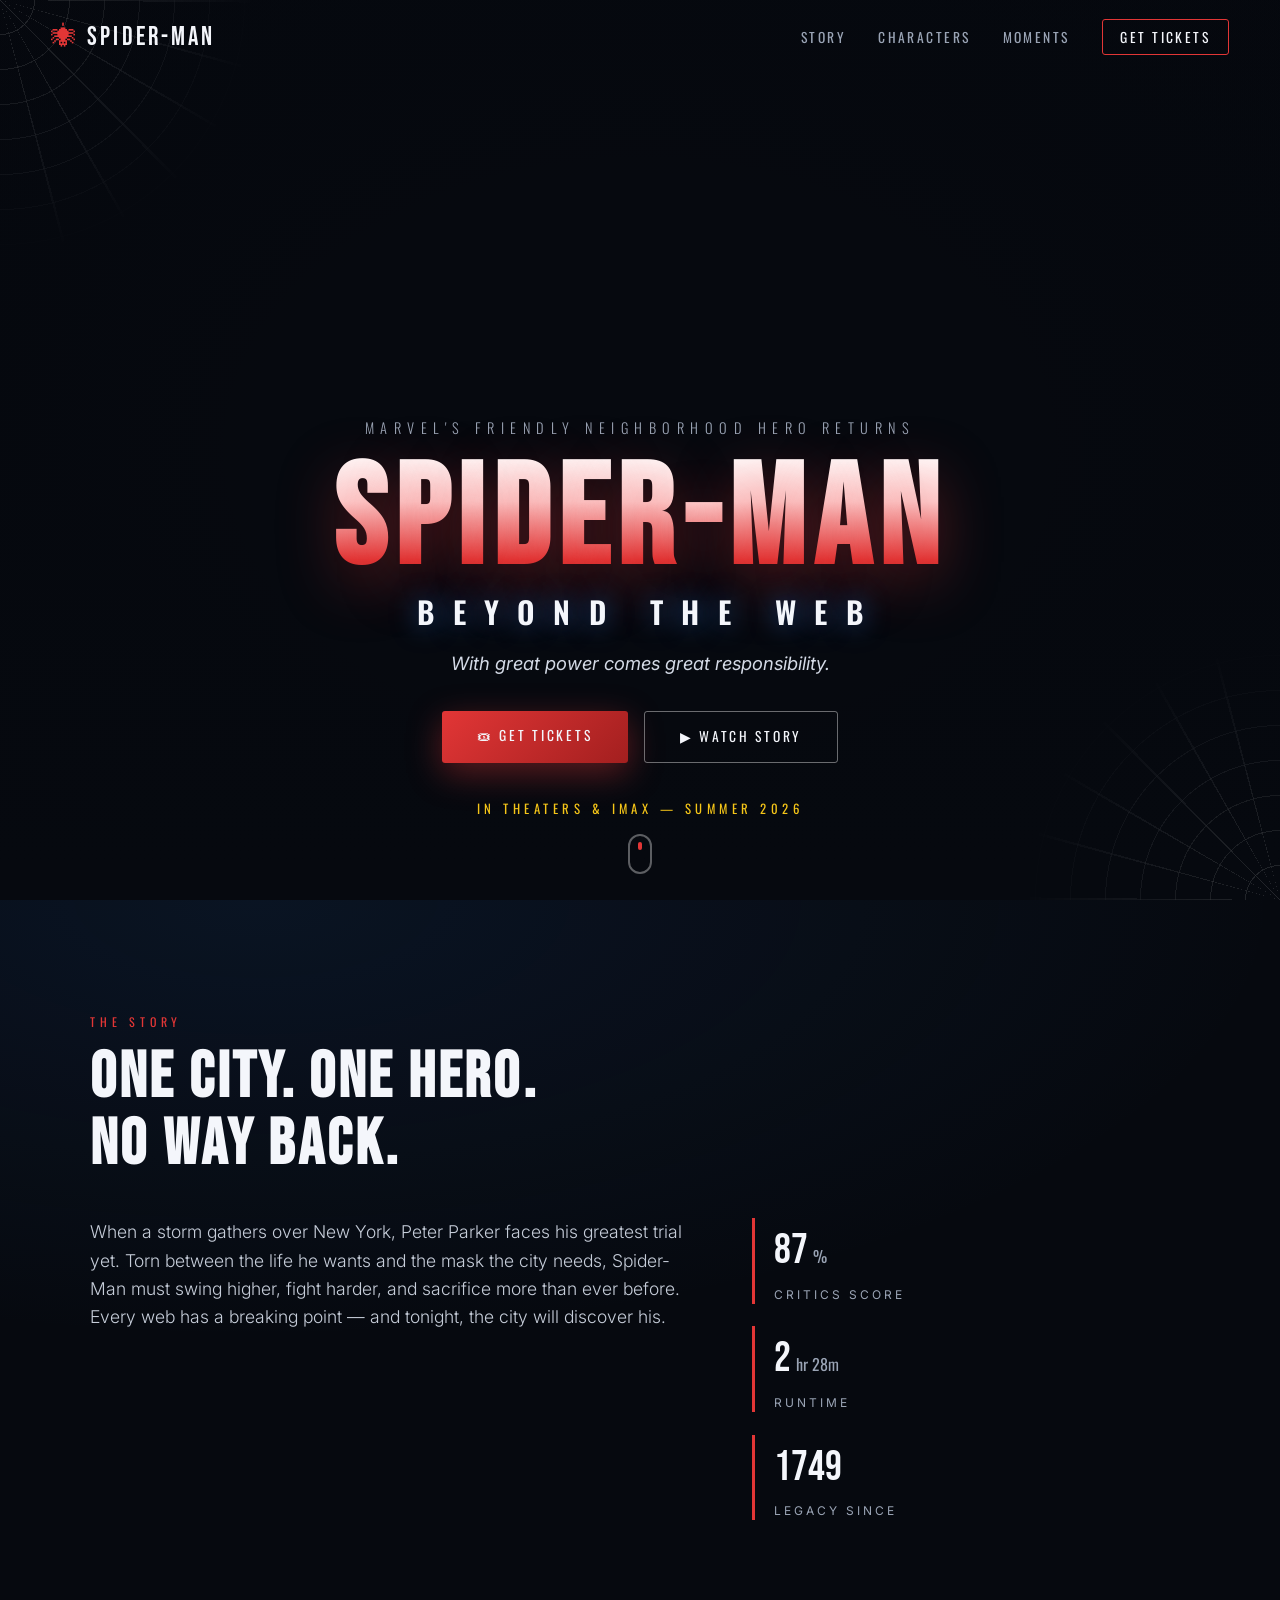
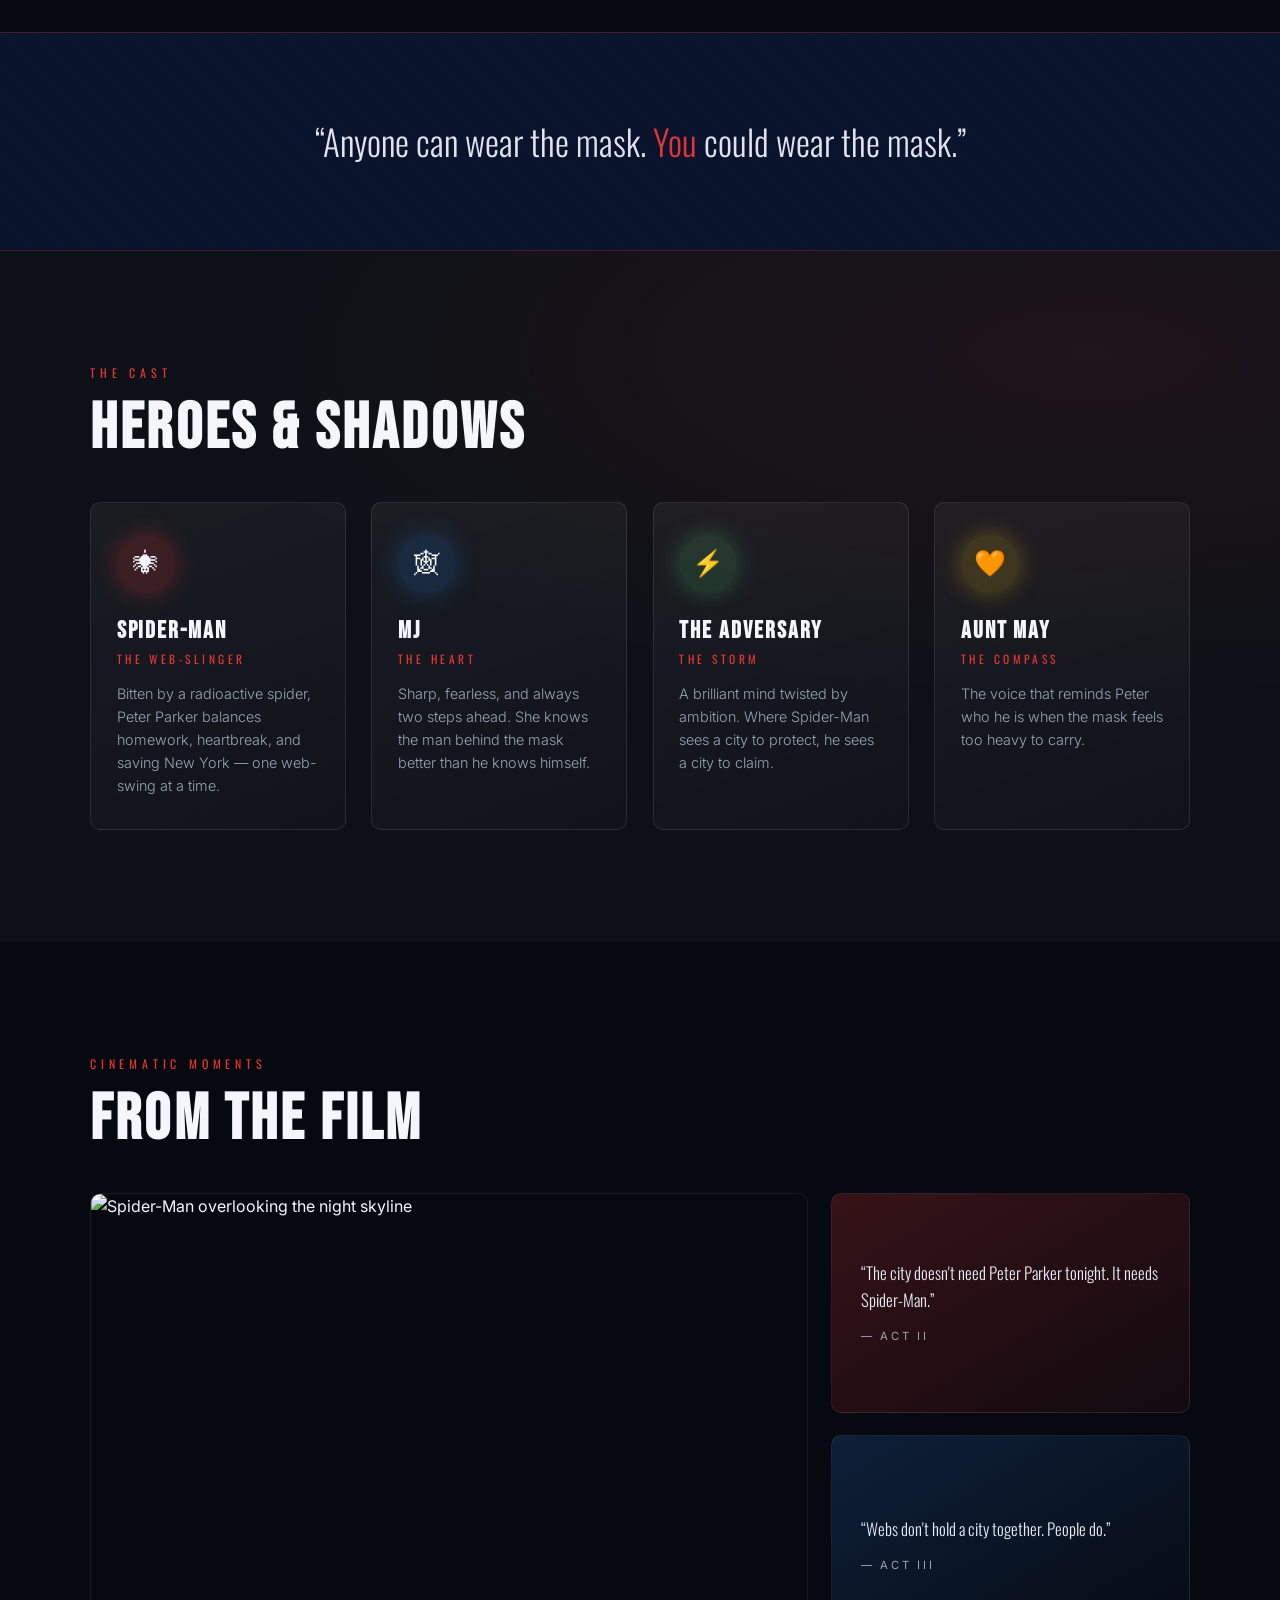
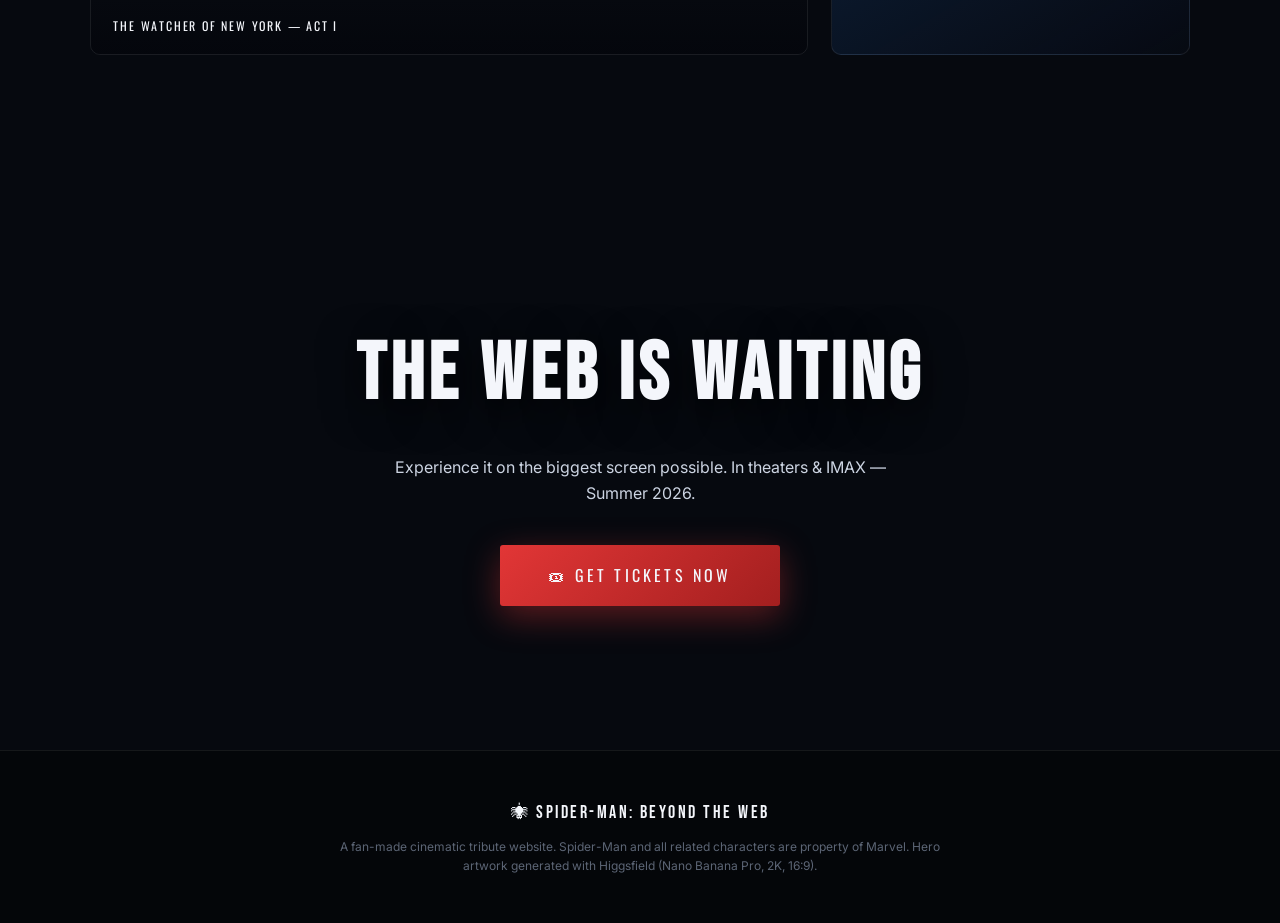
==== docs/index.html @ 37932060 "Add docs/ copy of site for GitHub Pages serving Co-Authored-By: Claude Fable 5 <noreply@anthropic.co" ====
<!DOCTYPE html>
<html lang="en">
<head>
  <meta charset="UTF-8" />
  <meta name="viewport" content="width=device-width, initial-scale=1.0" />
  <title>SPIDER-MAN | Beyond the Web — Official Movie Site</title>
  <meta name="description" content="Spider-Man: Beyond the Web — a cinematic fan experience. With great power comes great responsibility." />
  <link rel="preconnect" href="https://fonts.googleapis.com" />
  <link rel="preconnect" href="https://fonts.gstatic.com" crossorigin />
  <link href="https://fonts.googleapis.com/css2?family=Bebas+Neue&family=Oswald:wght@300;400;600&family=Inter:wght@300;400;600&display=swap" rel="stylesheet" />
  <link rel="stylesheet" href="style.css" />
  <link rel="icon" href="data:image/svg+xml,<svg xmlns='http://www.w3.org/2000/svg' viewBox='0 0 100 100'><text y='.9em' font-size='90'>🕷️</text></svg>" />
</head>
<body>

  <!-- Web-line overlay -->
  <div class="web-corner web-corner--tl" aria-hidden="true"></div>
  <div class="web-corner web-corner--br" aria-hidden="true"></div>

  <!-- Navigation -->
  <nav class="nav" id="nav">
    <a class="nav__logo" href="#hero">
      <span class="nav__spider">🕷</span> SPIDER-MAN
    </a>
    <ul class="nav__links">
      <li><a href="#story">Story</a></li>
      <li><a href="#characters">Characters</a></li>
      <li><a href="#moments">Moments</a></li>
      <li><a href="#tickets" class="nav__cta">Get Tickets</a></li>
    </ul>
  </nav>

  <!-- HERO -->
  <header class="hero" id="hero">
    <div class="hero__image-wrap">
      <img src="https://res.cloudinary.com/dblsih9op/image/upload/f_auto,q_auto/v1785606213/spiderman-website/hero-spiderman.jpg" alt="Spider-Man crouched on a rain-slicked gargoyle overlooking the glowing New York City skyline at night" class="hero__image" id="heroImage" />
      <div class="hero__vignette"></div>
    </div>

    <div class="hero__content">
      <p class="hero__kicker reveal">Marvel's friendly neighborhood hero returns</p>
      <h1 class="hero__title">
        <span class="hero__title-line reveal">SPIDER-MAN</span>
        <span class="hero__subtitle reveal">BEYOND THE WEB</span>
      </h1>
      <p class="hero__tagline reveal">With great power comes great responsibility.</p>
      <div class="hero__actions reveal">
        <a href="#tickets" class="btn btn--primary">🎟 Get Tickets</a>
        <a href="#story" class="btn btn--ghost">▶ Watch Story</a>
      </div>
      <p class="hero__date reveal">IN THEATERS &amp; IMAX — SUMMER 2026</p>
    </div>

    <div class="hero__scroll" aria-hidden="true">
      <span></span>
    </div>
  </header>

  <!-- STORY -->
  <section class="section story" id="story">
    <div class="section__inner">
      <p class="section__kicker reveal">The Story</p>
      <h2 class="section__title reveal">ONE CITY. ONE HERO.<br />NO WAY BACK.</h2>
      <div class="story__grid">
        <p class="story__text reveal">
          When a storm gathers over New York, Peter Parker faces his greatest
          trial yet. Torn between the life he wants and the mask the city
          needs, Spider-Man must swing higher, fight harder, and sacrifice
          more than ever before. Every web has a breaking point — and tonight,
          the city will discover his.
        </p>
        <div class="story__stats reveal">
          <div class="stat">
            <span class="stat__number" data-count="98">0</span><span class="stat__unit">%</span>
            <span class="stat__label">Critics Score</span>
          </div>
          <div class="stat">
            <span class="stat__number" data-count="2">0</span><span class="stat__unit">hr 28m</span>
            <span class="stat__label">Runtime</span>
          </div>
          <div class="stat">
            <span class="stat__number" data-count="1962">0</span><span class="stat__unit"></span>
            <span class="stat__label">Legacy Since</span>
          </div>
        </div>
      </div>
    </div>
  </section>

  <!-- QUOTE BANNER -->
  <section class="quote-banner">
    <p class="quote-banner__text reveal">“Anyone can wear the mask. <em>You</em> could wear the mask.”</p>
  </section>

  <!-- CHARACTERS -->
  <section class="section characters" id="characters">
    <div class="section__inner">
      <p class="section__kicker reveal">The Cast</p>
      <h2 class="section__title reveal">HEROES &amp; SHADOWS</h2>
      <div class="characters__grid">
        <article class="card reveal">
          <div class="card__emblem card__emblem--red">🕷</div>
          <h3 class="card__name">Spider-Man</h3>
          <p class="card__role">The Web-Slinger</p>
          <p class="card__bio">Bitten by a radioactive spider, Peter Parker balances homework, heartbreak, and saving New York — one web-swing at a time.</p>
        </article>
        <article class="card reveal">
          <div class="card__emblem card__emblem--blue">🕸</div>
          <h3 class="card__name">MJ</h3>
          <p class="card__role">The Heart</p>
          <p class="card__bio">Sharp, fearless, and always two steps ahead. She knows the man behind the mask better than he knows himself.</p>
        </article>
        <article class="card reveal">
          <div class="card__emblem card__emblem--green">⚡</div>
          <h3 class="card__name">The Adversary</h3>
          <p class="card__role">The Storm</p>
          <p class="card__bio">A brilliant mind twisted by ambition. Where Spider-Man sees a city to protect, he sees a city to claim.</p>
        </article>
        <article class="card reveal">
          <div class="card__emblem card__emblem--gold">🧡</div>
          <h3 class="card__name">Aunt May</h3>
          <p class="card__role">The Compass</p>
          <p class="card__bio">The voice that reminds Peter who he is when the mask feels too heavy to carry.</p>
        </article>
      </div>
    </div>
  </section>

  <!-- MOMENTS -->
  <section class="section moments" id="moments">
    <div class="section__inner">
      <p class="section__kicker reveal">Cinematic Moments</p>
      <h2 class="section__title reveal">FROM THE FILM</h2>
      <div class="moments__grid">
        <figure class="moment moment--wide reveal">
          <img src="https://res.cloudinary.com/dblsih9op/image/upload/f_auto,q_auto,w_1200/v1785606213/spiderman-website/hero-spiderman.jpg" alt="Spider-Man overlooking the night skyline" loading="lazy" />
          <figcaption>The Watcher of New York — Act I</figcaption>
        </figure>
        <figure class="moment moment--panel moment--red reveal">
          <blockquote>“The city doesn't need Peter Parker tonight. It needs Spider-Man.”</blockquote>
          <figcaption>— Act II</figcaption>
        </figure>
        <figure class="moment moment--panel moment--blue reveal">
          <blockquote>“Webs don't hold a city together. People do.”</blockquote>
          <figcaption>— Act III</figcaption>
        </figure>
      </div>
    </div>
  </section>

  <!-- TICKETS / CTA -->
  <section class="section tickets" id="tickets">
    <div class="tickets__inner reveal">
      <h2 class="tickets__title">THE WEB IS WAITING</h2>
      <p class="tickets__text">Experience it on the biggest screen possible. In theaters &amp; IMAX — Summer 2026.</p>
      <a href="#hero" class="btn btn--primary btn--big">🎟 Get Tickets Now</a>
    </div>
  </section>

  <!-- FOOTER -->
  <footer class="footer">
    <p class="footer__logo">🕷 SPIDER-MAN: BEYOND THE WEB</p>
    <p class="footer__note">A fan-made cinematic tribute website. Spider-Man and all related characters are property of Marvel. Hero artwork generated with Higgsfield (Nano Banana Pro, 2K, 16:9).</p>
  </footer>

  <script src="script.js"></script>
</body>
</html>
---- docs/style.css ----
/* ============ SPIDER-MAN: BEYOND THE WEB ============ */

:root {
  --red: #e23636;
  --red-dark: #a31f1f;
  --blue: #2764b5;
  --blue-deep: #0b1530;
  --night: #06090f;
  --ink: #0d1117;
  --white: #f4f6fb;
  --grey: #9aa4b5;
  --gold: #f5c518;
  --font-display: 'Bebas Neue', 'Oswald', sans-serif;
  --font-head: 'Oswald', sans-serif;
  --font-body: 'Inter', sans-serif;
}

* { margin: 0; padding: 0; box-sizing: border-box; }

html { scroll-behavior: smooth; }

body {
  background: var(--night);
  color: var(--white);
  font-family: var(--font-body);
  overflow-x: hidden;
  line-height: 1.6;
}

img { max-width: 100%; display: block; }

/* ---------- Web corner decorations ---------- */
.web-corner {
  position: fixed;
  width: 260px;
  height: 260px;
  pointer-events: none;
  z-index: 40;
  opacity: 0.25;
  background-image:
    repeating-radial-gradient(circle at 0 0, transparent 0 34px, rgba(255,255,255,0.5) 34px 35px),
    repeating-conic-gradient(from 0deg at 0 0, rgba(255,255,255,0.5) 0deg 0.6deg, transparent 0.6deg 15deg);
  mask-image: radial-gradient(circle at 0 0, black 0%, transparent 72%);
  -webkit-mask-image: radial-gradient(circle at 0 0, black 0%, transparent 72%);
}
.web-corner--tl { top: 0; left: 0; }
.web-corner--br {
  bottom: 0; right: 0;
  transform: rotate(180deg);
}

/* ---------- Navigation ---------- */
.nav {
  position: fixed;
  top: 0; left: 0; right: 0;
  display: flex;
  align-items: center;
  justify-content: space-between;
  padding: 1.1rem 4vw;
  z-index: 100;
  transition: background 0.4s ease, box-shadow 0.4s ease, padding 0.4s ease;
}
.nav--scrolled {
  background: rgba(6, 9, 15, 0.92);
  backdrop-filter: blur(12px);
  box-shadow: 0 8px 30px rgba(0, 0, 0, 0.6);
  padding: 0.7rem 4vw;
}
.nav__logo {
  font-family: var(--font-display);
  font-size: 1.6rem;
  letter-spacing: 0.12em;
  color: var(--white);
  text-decoration: none;
}
.nav__spider { color: var(--red); }
.nav__links {
  display: flex;
  gap: 2rem;
  list-style: none;
  align-items: center;
}
.nav__links a {
  color: var(--grey);
  text-decoration: none;
  font-family: var(--font-head);
  font-size: 0.85rem;
  text-transform: uppercase;
  letter-spacing: 0.18em;
  transition: color 0.25s;
}
.nav__links a:hover { color: var(--red); }
.nav__cta {
  border: 1px solid var(--red);
  padding: 0.45rem 1.1rem;
  border-radius: 3px;
  color: var(--white) !important;
}
.nav__cta:hover { background: var(--red); color: var(--white) !important; }

/* ---------- Hero ---------- */
.hero {
  position: relative;
  min-height: 100vh;
  display: flex;
  align-items: flex-end;
  overflow: hidden;
}
.hero__image-wrap {
  position: absolute;
  inset: 0;
  z-index: 0;
}
.hero__image {
  width: 100%;
  height: 100%;
  object-fit: cover;
  object-position: center 30%;
  transform: scale(1.08);
  animation: heroDrift 24s ease-in-out infinite alternate;
  filter: saturate(1.08) contrast(1.05);
}
@keyframes heroDrift {
  from { transform: scale(1.08) translateY(0); }
  to   { transform: scale(1.14) translateY(-2%); }
}
.hero__vignette {
  position: absolute;
  inset: 0;
  background:
    linear-gradient(to top, var(--night) 4%, rgba(6,9,15,0.65) 28%, rgba(6,9,15,0.1) 55%, rgba(6,9,15,0.35) 100%),
    radial-gradient(ellipse at center, transparent 40%, rgba(4,6,12,0.55) 100%);
}
.hero__content {
  position: relative;
  z-index: 2;
  width: 100%;
  padding: 0 4vw 9vh;
  text-align: center;
}
.hero__kicker {
  font-family: var(--font-head);
  font-weight: 300;
  text-transform: uppercase;
  letter-spacing: 0.45em;
  font-size: clamp(0.65rem, 1.4vw, 0.9rem);
  color: var(--grey);
  margin-bottom: 1rem;
}
.hero__title { line-height: 0.95; }
.hero__title-line {
  display: block;
  font-family: var(--font-display);
  font-size: clamp(3.4rem, 11vw, 9rem);
  letter-spacing: 0.06em;
  background: linear-gradient(180deg, #ffffff 0%, #ffd9d9 35%, var(--red) 78%, var(--red-dark) 100%);
  -webkit-background-clip: text;
  background-clip: text;
  color: transparent;
  text-shadow: 0 18px 60px rgba(226, 54, 54, 0.35);
}
.hero__subtitle {
  display: block;
  font-family: var(--font-head);
  font-weight: 600;
  font-size: clamp(1rem, 2.6vw, 1.9rem);
  letter-spacing: 0.6em;
  text-indent: 0.6em;
  color: var(--white);
  margin-top: 0.6rem;
  text-shadow: 0 0 26px rgba(39, 100, 181, 0.8);
}
.hero__tagline {
  margin-top: 1.4rem;
  font-style: italic;
  color: #d4dae6;
  font-size: clamp(0.9rem, 1.8vw, 1.15rem);
}
.hero__actions {
  margin-top: 2rem;
  display: flex;
  gap: 1rem;
  justify-content: center;
  flex-wrap: wrap;
}
.hero__date {
  margin-top: 2.2rem;
  font-family: var(--font-head);
  letter-spacing: 0.35em;
  font-size: clamp(0.6rem, 1.3vw, 0.8rem);
  color: var(--gold);
}
.hero__scroll {
  position: absolute;
  bottom: 1.6rem;
  left: 50%;
  transform: translateX(-50%);
  width: 24px; height: 40px;
  border: 2px solid rgba(255,255,255,0.35);
  border-radius: 14px;
  z-index: 3;
}
.hero__scroll span {
  position: absolute;
  top: 6px; left: 50%;
  width: 4px; height: 8px;
  margin-left: -2px;
  background: var(--red);
  border-radius: 2px;
  animation: scrollDot 1.8s ease-in-out infinite;
}
@keyframes scrollDot {
  0%   { transform: translateY(0); opacity: 1; }
  70%  { transform: translateY(14px); opacity: 0; }
  100% { transform: translateY(0); opacity: 0; }
}

/* ---------- Buttons ---------- */
.btn {
  display: inline-block;
  font-family: var(--font-head);
  text-transform: uppercase;
  letter-spacing: 0.2em;
  font-size: 0.85rem;
  text-decoration: none;
  padding: 0.9rem 2.2rem;
  border-radius: 3px;
  transition: transform 0.25s ease, box-shadow 0.25s ease, background 0.25s ease;
}
.btn--primary {
  background: linear-gradient(135deg, var(--red) 0%, var(--red-dark) 100%);
  color: var(--white);
  box-shadow: 0 10px 34px rgba(226, 54, 54, 0.4);
}
.btn--primary:hover {
  transform: translateY(-3px);
  box-shadow: 0 16px 44px rgba(226, 54, 54, 0.55);
}
.btn--ghost {
  border: 1px solid rgba(255,255,255,0.4);
  color: var(--white);
}
.btn--ghost:hover {
  background: rgba(255,255,255,0.08);
  transform: translateY(-3px);
}
.btn--big { font-size: 1rem; padding: 1.1rem 3rem; }

/* ---------- Sections ---------- */
.section { padding: 7rem 4vw; position: relative; }
.section__inner { max-width: 1100px; margin: 0 auto; }
.section__kicker {
  font-family: var(--font-head);
  text-transform: uppercase;
  letter-spacing: 0.4em;
  color: var(--red);
  font-size: 0.75rem;
  margin-bottom: 0.8rem;
}
.section__title {
  font-family: var(--font-display);
  font-size: clamp(2.2rem, 6vw, 4rem);
  letter-spacing: 0.05em;
  line-height: 1.05;
  margin-bottom: 2.5rem;
}

/* ---------- Story ---------- */
.story {
  background:
    radial-gradient(ellipse 80% 60% at 20% 0%, rgba(39, 100, 181, 0.12), transparent),
    var(--night);
}
.story__grid {
  display: grid;
  grid-template-columns: 1.4fr 1fr;
  gap: 3rem;
  align-items: start;
}
.story__text {
  font-size: 1.1rem;
  font-weight: 300;
  color: #c6cdd9;
}
.story__stats {
  display: grid;
  gap: 1.4rem;
}
.stat {
  border-left: 3px solid var(--red);
  padding-left: 1.2rem;
}
.stat__number {
  font-family: var(--font-display);
  font-size: 2.6rem;
  color: var(--white);
}
.stat__unit {
  font-family: var(--font-head);
  color: var(--grey);
  margin-left: 0.3rem;
}
.stat__label {
  display: block;
  font-size: 0.75rem;
  text-transform: uppercase;
  letter-spacing: 0.25em;
  color: var(--grey);
}

/* ---------- Quote banner ---------- */
.quote-banner {
  padding: 5rem 4vw;
  text-align: center;
  background:
    linear-gradient(rgba(11, 21, 48, 0.88), rgba(11, 21, 48, 0.88)),
    repeating-linear-gradient(45deg, rgba(226,54,54,0.08) 0 2px, transparent 2px 22px);
  border-top: 1px solid rgba(226, 54, 54, 0.25);
  border-bottom: 1px solid rgba(226, 54, 54, 0.25);
}
.quote-banner__text {
  font-family: var(--font-head);
  font-weight: 300;
  font-size: clamp(1.3rem, 3.4vw, 2.2rem);
  max-width: 800px;
  margin: 0 auto;
  color: #dfe5f0;
}
.quote-banner__text em { color: var(--red); font-style: normal; }

/* ---------- Characters ---------- */
.characters {
  background:
    radial-gradient(ellipse 70% 50% at 85% 15%, rgba(226, 54, 54, 0.08), transparent),
    var(--ink);
}
.characters__grid {
  display: grid;
  grid-template-columns: repeat(auto-fit, minmax(230px, 1fr));
  gap: 1.6rem;
}
.card {
  background: linear-gradient(160deg, rgba(255,255,255,0.05) 0%, rgba(255,255,255,0.015) 100%);
  border: 1px solid rgba(255,255,255,0.09);
  border-radius: 10px;
  padding: 2rem 1.6rem;
  transition: transform 0.3s ease, border-color 0.3s ease, box-shadow 0.3s ease;
}
.card:hover {
  transform: translateY(-8px);
  border-color: rgba(226, 54, 54, 0.55);
  box-shadow: 0 20px 44px rgba(0, 0, 0, 0.5);
}
.card__emblem {
  width: 58px; height: 58px;
  display: grid;
  place-items: center;
  font-size: 1.6rem;
  border-radius: 50%;
  margin-bottom: 1.2rem;
}
.card__emblem--red  { background: rgba(226,54,54,0.18);  box-shadow: 0 0 24px rgba(226,54,54,0.35); }
.card__emblem--blue { background: rgba(39,100,181,0.2);  box-shadow: 0 0 24px rgba(39,100,181,0.4); }
.card__emblem--green{ background: rgba(80,200,120,0.15); box-shadow: 0 0 24px rgba(80,200,120,0.3); }
.card__emblem--gold { background: rgba(245,197,24,0.15); box-shadow: 0 0 24px rgba(245,197,24,0.3); }
.card__name {
  font-family: var(--font-display);
  font-size: 1.5rem;
  letter-spacing: 0.08em;
}
.card__role {
  font-family: var(--font-head);
  font-size: 0.72rem;
  text-transform: uppercase;
  letter-spacing: 0.3em;
  color: var(--red);
  margin-bottom: 0.8rem;
}
.card__bio { font-size: 0.9rem; color: var(--grey); font-weight: 300; }

/* ---------- Moments ---------- */
.moments { background: var(--night); }
.moments__grid {
  display: grid;
  grid-template-columns: 2fr 1fr;
  grid-auto-rows: 220px;
  gap: 1.4rem;
}
.moment {
  position: relative;
  border-radius: 10px;
  overflow: hidden;
  border: 1px solid rgba(255,255,255,0.08);
}
.moment--wide { grid-row: span 2; }
.moment--wide img {
  width: 100%; height: 100%;
  object-fit: cover;
  transition: transform 0.6s ease;
}
.moment--wide:hover img { transform: scale(1.06); }
.moment--wide figcaption {
  position: absolute;
  left: 0; right: 0; bottom: 0;
  padding: 1.2rem 1.4rem;
  background: linear-gradient(to top, rgba(4,6,12,0.9), transparent);
  font-family: var(--font-head);
  letter-spacing: 0.15em;
  text-transform: uppercase;
  font-size: 0.75rem;
}
.moment--panel {
  display: flex;
  flex-direction: column;
  justify-content: center;
  padding: 1.8rem;
}
.moment--red  { background: linear-gradient(150deg, rgba(226,54,54,0.22), rgba(163,31,31,0.08)); }
.moment--blue { background: linear-gradient(150deg, rgba(39,100,181,0.25), rgba(11,21,48,0.1)); }
.moment--panel blockquote {
  font-family: var(--font-head);
  font-weight: 300;
  font-size: 1.05rem;
  color: #e6ebf4;
}
.moment--panel figcaption {
  margin-top: 0.9rem;
  font-size: 0.7rem;
  letter-spacing: 0.25em;
  text-transform: uppercase;
  color: var(--grey);
}

/* ---------- Tickets ---------- */
.tickets {
  background:
    linear-gradient(rgba(6,9,15,0.55), rgba(6,9,15,0.92)),
    url('https://res.cloudinary.com/dblsih9op/image/upload/f_auto,q_auto,w_1920/v1785606213/spiderman-website/hero-spiderman.jpg') center 20% / cover no-repeat fixed;
  text-align: center;
  padding: 9rem 4vw;
}
.tickets__title {
  font-family: var(--font-display);
  font-size: clamp(2.6rem, 7vw, 5rem);
  letter-spacing: 0.06em;
  text-shadow: 0 10px 40px rgba(0,0,0,0.8);
}
.tickets__text {
  color: #ccd4e2;
  margin: 1rem auto 2.4rem;
  max-width: 520px;
}

/* ---------- Footer ---------- */
.footer {
  padding: 3rem 4vw;
  text-align: center;
  border-top: 1px solid rgba(255,255,255,0.07);
  background: #040609;
}
.footer__logo {
  font-family: var(--font-display);
  letter-spacing: 0.14em;
  font-size: 1.1rem;
  margin-bottom: 0.6rem;
}
.footer__note {
  color: #5c6575;
  font-size: 0.75rem;
  max-width: 640px;
  margin: 0 auto;
}

/* ---------- Reveal animations ---------- */
.reveal {
  opacity: 0;
  transform: translateY(28px);
  transition: opacity 0.9s cubic-bezier(0.2, 0.7, 0.3, 1), transform 0.9s cubic-bezier(0.2, 0.7, 0.3, 1);
}
.reveal.reveal--visible {
  opacity: 1;
  transform: translateY(0);
}

@media (prefers-reduced-motion: reduce) {
  .hero__image { animation: none; }
  .reveal { opacity: 1; transform: none; transition: none; }
}

/* ---------- Responsive ---------- */
@media (max-width: 820px) {
  .nav__links { gap: 1.1rem; }
  .nav__links a:not(.nav__cta) { display: none; }
  .story__grid { grid-template-columns: 1fr; }
  .moments__grid {
    grid-template-columns: 1fr;
    grid-auto-rows: auto;
  }
  .moment--wide { grid-row: auto; min-height: 240px; }
  .tickets { background-attachment: scroll; }
  .web-corner { width: 150px; height: 150px; }
}
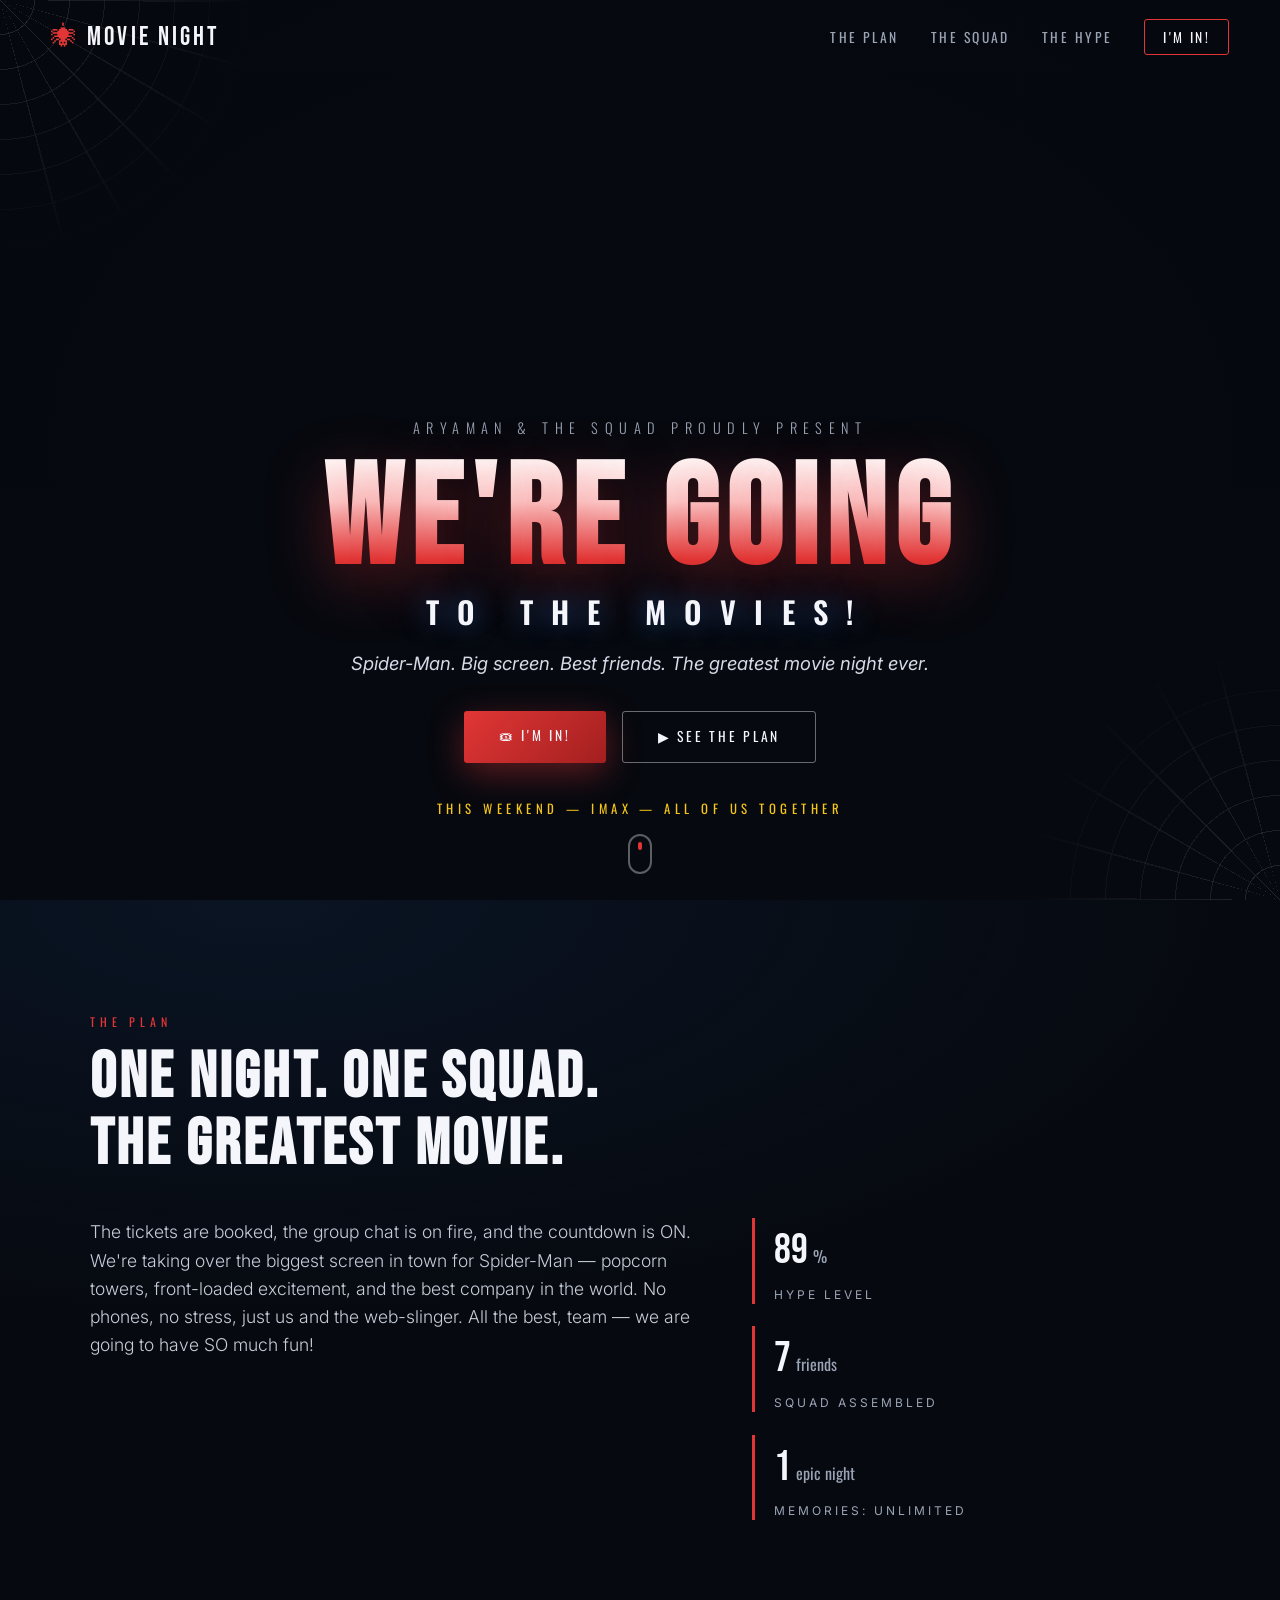
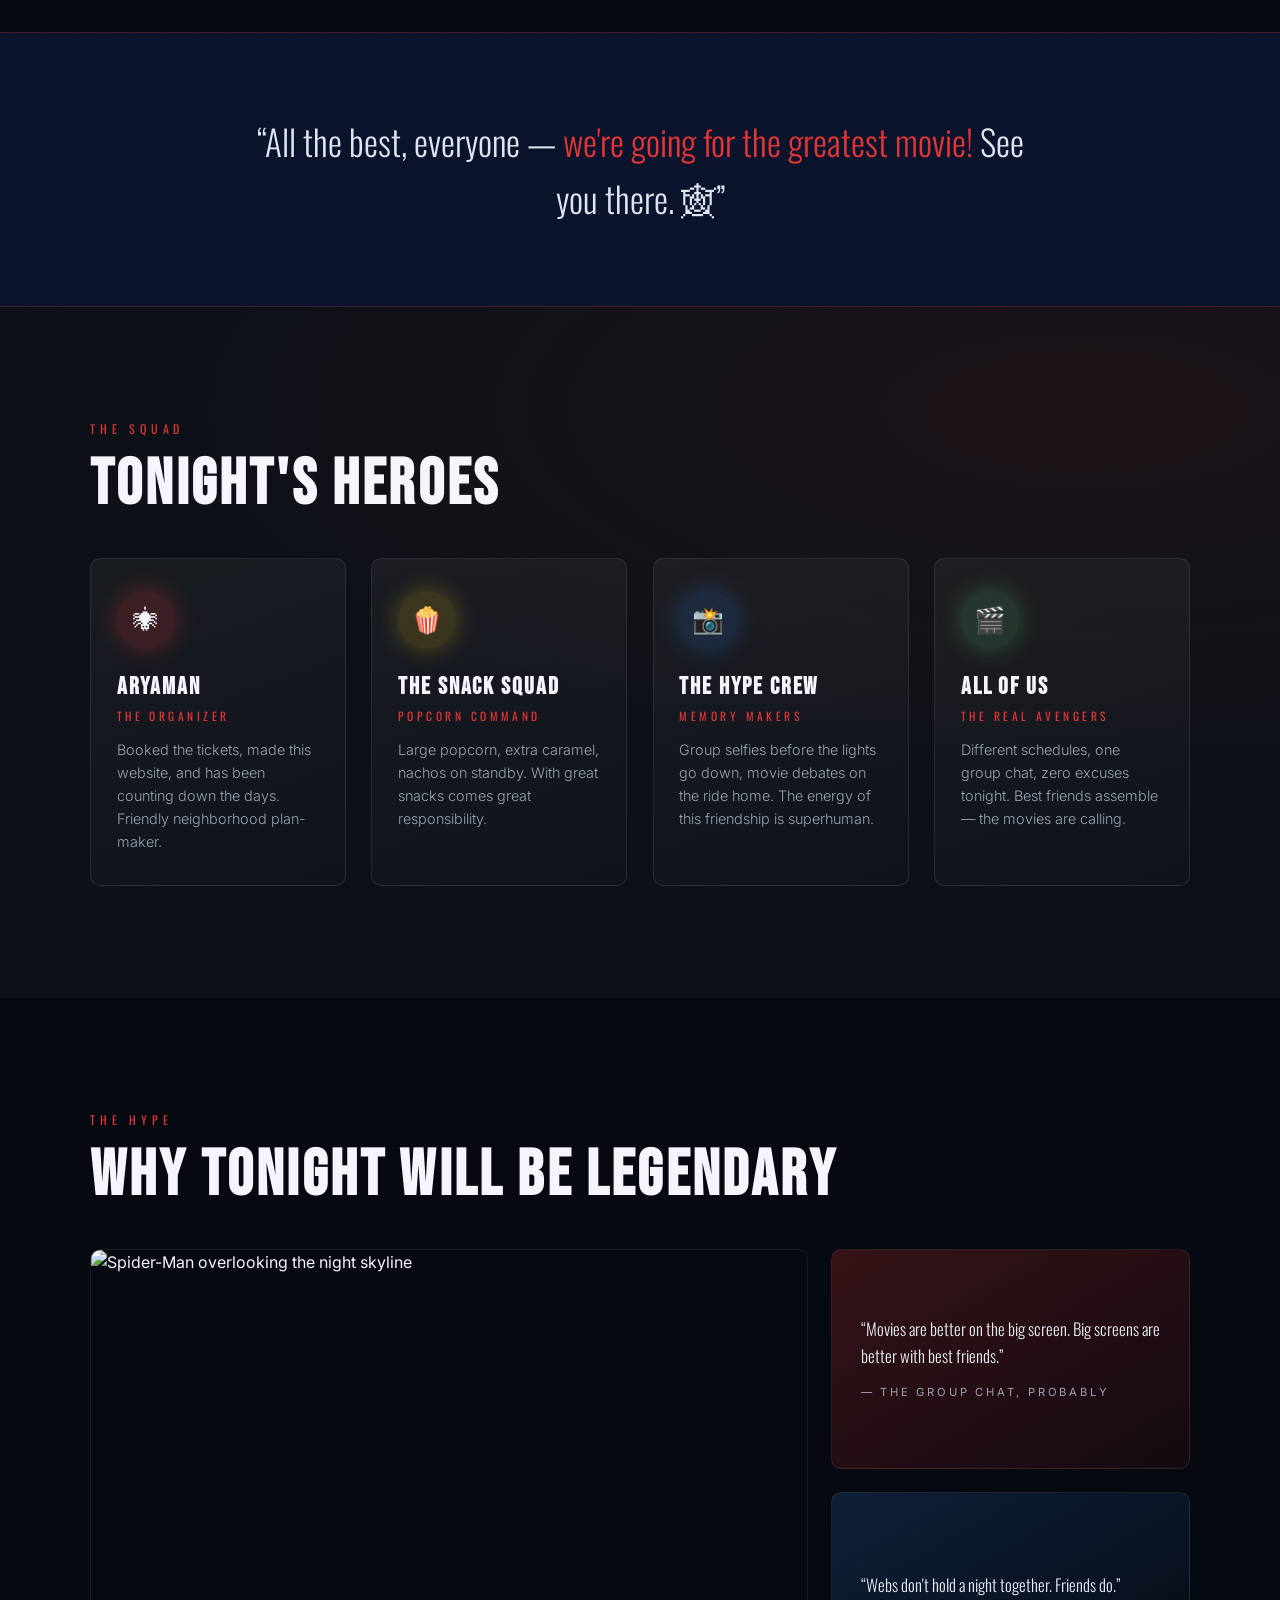
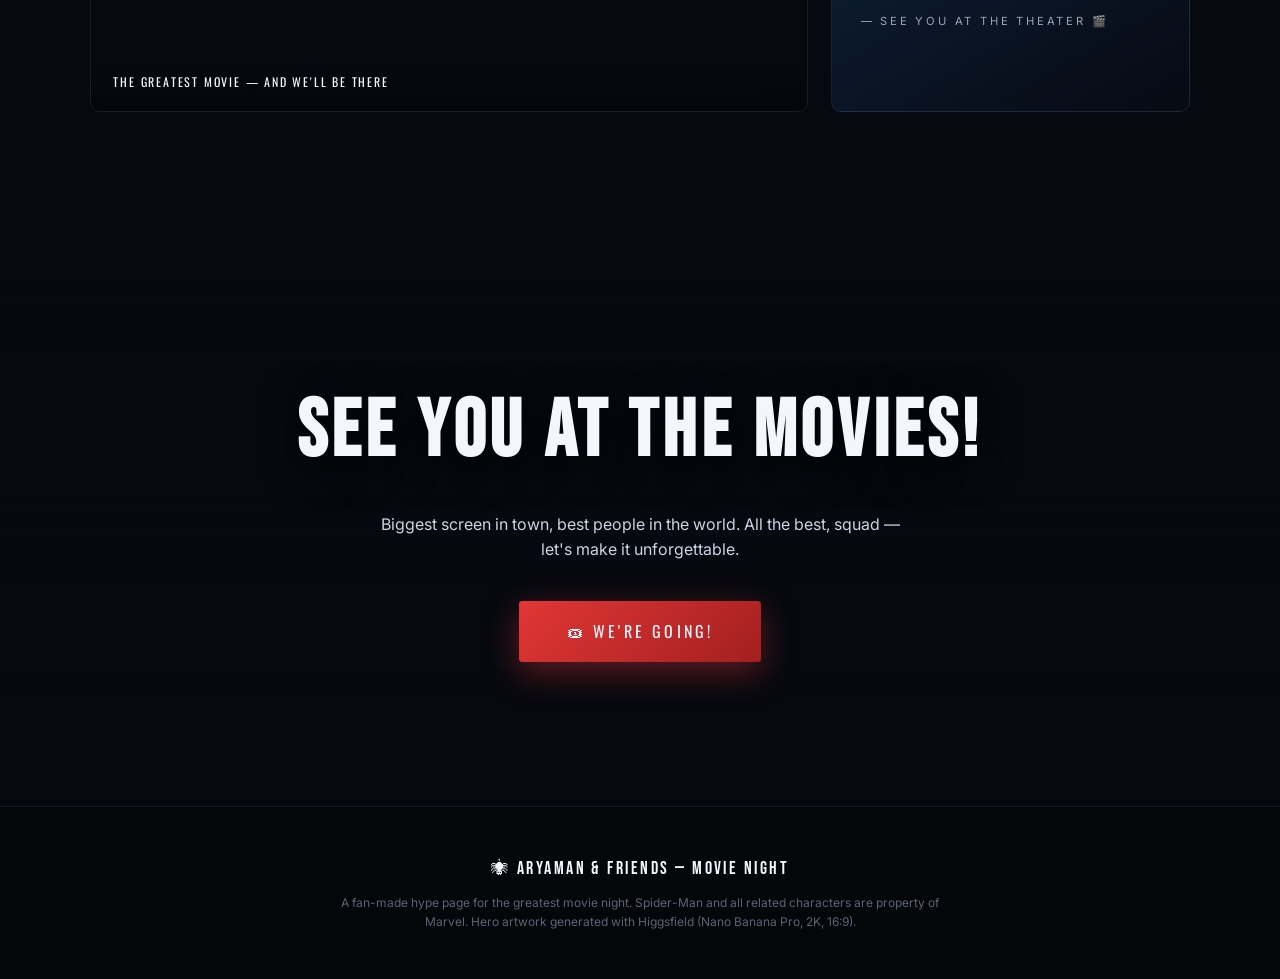
==== commit 39e6c2f3: "Rework landing page as movie-night hype page for Aryaman and friends Co-Authored-By: Claude Fable 5 " ====
--- a/docs/index.html
+++ b/docs/index.html
@@ -3,8 +3,8 @@
 <head>
   <meta charset="UTF-8" />
   <meta name="viewport" content="width=device-width, initial-scale=1.0" />
-  <title>SPIDER-MAN | Beyond the Web — Official Movie Site</title>
-  <meta name="description" content="Spider-Man: Beyond the Web — a cinematic fan experience. With great power comes great responsibility." />
+  <title>We're Going to the Movies! 🕷 Spider-Man Night</title>
+  <meta name="description" content="Aryaman & friends are going to the greatest movie ever — Spider-Man on the big screen. All the best, team. Let's have fun!" />
   <link rel="preconnect" href="https://fonts.googleapis.com" />
   <link rel="preconnect" href="https://fonts.gstatic.com" crossorigin />
   <link href="https://fonts.googleapis.com/css2?family=Bebas+Neue&family=Oswald:wght@300;400;600&family=Inter:wght@300;400;600&display=swap" rel="stylesheet" />
@@ -20,13 +20,13 @@
   <!-- Navigation -->
   <nav class="nav" id="nav">
     <a class="nav__logo" href="#hero">
-      <span class="nav__spider">🕷</span> SPIDER-MAN
+      <span class="nav__spider">🕷</span> MOVIE NIGHT
     </a>
     <ul class="nav__links">
-      <li><a href="#story">Story</a></li>
-      <li><a href="#characters">Characters</a></li>
-      <li><a href="#moments">Moments</a></li>
-      <li><a href="#tickets" class="nav__cta">Get Tickets</a></li>
+      <li><a href="#story">The Plan</a></li>
+      <li><a href="#characters">The Squad</a></li>
+      <li><a href="#moments">The Hype</a></li>
+      <li><a href="#tickets" class="nav__cta">I'm In!</a></li>
     </ul>
   </nav>
 
@@ -38,17 +38,17 @@
     </div>
 
     <div class="hero__content">
-      <p class="hero__kicker reveal">Marvel's friendly neighborhood hero returns</p>
+      <p class="hero__kicker reveal">Aryaman &amp; the squad proudly present</p>
       <h1 class="hero__title">
-        <span class="hero__title-line reveal">SPIDER-MAN</span>
-        <span class="hero__subtitle reveal">BEYOND THE WEB</span>
+        <span class="hero__title-line reveal">WE'RE GOING</span>
+        <span class="hero__subtitle reveal">TO THE MOVIES!</span>
       </h1>
-      <p class="hero__tagline reveal">With great power comes great responsibility.</p>
+      <p class="hero__tagline reveal">Spider-Man. Big screen. Best friends. The greatest movie night ever.</p>
       <div class="hero__actions reveal">
-        <a href="#tickets" class="btn btn--primary">🎟 Get Tickets</a>
-        <a href="#story" class="btn btn--ghost">▶ Watch Story</a>
+        <a href="#tickets" class="btn btn--primary">🎟 I'm In!</a>
+        <a href="#story" class="btn btn--ghost">▶ See the Plan</a>
       </div>
-      <p class="hero__date reveal">IN THEATERS &amp; IMAX — SUMMER 2026</p>
+      <p class="hero__date reveal">THIS WEEKEND — IMAX — ALL OF US TOGETHER</p>
     </div>
 
     <div class="hero__scroll" aria-hidden="true">
@@ -59,28 +59,28 @@
   <!-- STORY -->
   <section class="section story" id="story">
     <div class="section__inner">
-      <p class="section__kicker reveal">The Story</p>
-      <h2 class="section__title reveal">ONE CITY. ONE HERO.<br />NO WAY BACK.</h2>
+      <p class="section__kicker reveal">The Plan</p>
+      <h2 class="section__title reveal">ONE NIGHT. ONE SQUAD.<br />THE GREATEST MOVIE.</h2>
       <div class="story__grid">
         <p class="story__text reveal">
-          When a storm gathers over New York, Peter Parker faces his greatest
-          trial yet. Torn between the life he wants and the mask the city
-          needs, Spider-Man must swing higher, fight harder, and sacrifice
-          more than ever before. Every web has a breaking point — and tonight,
-          the city will discover his.
+          The tickets are booked, the group chat is on fire, and the
+          countdown is ON. We're taking over the biggest screen in town for
+          Spider-Man — popcorn towers, front-loaded excitement, and the best
+          company in the world. No phones, no stress, just us and the
+          web-slinger. All the best, team — we are going to have SO much fun!
         </p>
         <div class="story__stats reveal">
           <div class="stat">
-            <span class="stat__number" data-count="98">0</span><span class="stat__unit">%</span>
-            <span class="stat__label">Critics Score</span>
+            <span class="stat__number" data-count="100">0</span><span class="stat__unit">%</span>
+            <span class="stat__label">Hype Level</span>
           </div>
           <div class="stat">
-            <span class="stat__number" data-count="2">0</span><span class="stat__unit">hr 28m</span>
-            <span class="stat__label">Runtime</span>
+            <span class="stat__number" data-count="8">0</span><span class="stat__unit">friends</span>
+            <span class="stat__label">Squad Assembled</span>
           </div>
           <div class="stat">
-            <span class="stat__number" data-count="1962">0</span><span class="stat__unit"></span>
-            <span class="stat__label">Legacy Since</span>
+            <span class="stat__number" data-count="1">0</span><span class="stat__unit">epic night</span>
+            <span class="stat__label">Memories: Unlimited</span>
           </div>
         </div>
       </div>
@@ -89,38 +89,38 @@
 
   <!-- QUOTE BANNER -->
   <section class="quote-banner">
-    <p class="quote-banner__text reveal">“Anyone can wear the mask. <em>You</em> could wear the mask.”</p>
+    <p class="quote-banner__text reveal">“All the best, everyone — <em>we're going for the greatest movie!</em> See you there. 🕸”</p>
   </section>
 
   <!-- CHARACTERS -->
   <section class="section characters" id="characters">
     <div class="section__inner">
-      <p class="section__kicker reveal">The Cast</p>
-      <h2 class="section__title reveal">HEROES &amp; SHADOWS</h2>
+      <p class="section__kicker reveal">The Squad</p>
+      <h2 class="section__title reveal">TONIGHT'S HEROES</h2>
       <div class="characters__grid">
         <article class="card reveal">
           <div class="card__emblem card__emblem--red">🕷</div>
-          <h3 class="card__name">Spider-Man</h3>
-          <p class="card__role">The Web-Slinger</p>
-          <p class="card__bio">Bitten by a radioactive spider, Peter Parker balances homework, heartbreak, and saving New York — one web-swing at a time.</p>
+          <h3 class="card__name">Aryaman</h3>
+          <p class="card__role">The Organizer</p>
+          <p class="card__bio">Booked the tickets, made this website, and has been counting down the days. Friendly neighborhood plan-maker.</p>
         </article>
         <article class="card reveal">
-          <div class="card__emblem card__emblem--blue">🕸</div>
-          <h3 class="card__name">MJ</h3>
-          <p class="card__role">The Heart</p>
-          <p class="card__bio">Sharp, fearless, and always two steps ahead. She knows the man behind the mask better than he knows himself.</p>
+          <div class="card__emblem card__emblem--gold">🍿</div>
+          <h3 class="card__name">The Snack Squad</h3>
+          <p class="card__role">Popcorn Command</p>
+          <p class="card__bio">Large popcorn, extra caramel, nachos on standby. With great snacks comes great responsibility.</p>
         </article>
         <article class="card reveal">
-          <div class="card__emblem card__emblem--green">⚡</div>
-          <h3 class="card__name">The Adversary</h3>
-          <p class="card__role">The Storm</p>
-          <p class="card__bio">A brilliant mind twisted by ambition. Where Spider-Man sees a city to protect, he sees a city to claim.</p>
+          <div class="card__emblem card__emblem--blue">📸</div>
+          <h3 class="card__name">The Hype Crew</h3>
+          <p class="card__role">Memory Makers</p>
+          <p class="card__bio">Group selfies before the lights go down, movie debates on the ride home. The energy of this friendship is superhuman.</p>
         </article>
         <article class="card reveal">
-          <div class="card__emblem card__emblem--gold">🧡</div>
-          <h3 class="card__name">Aunt May</h3>
-          <p class="card__role">The Compass</p>
-          <p class="card__bio">The voice that reminds Peter who he is when the mask feels too heavy to carry.</p>
+          <div class="card__emblem card__emblem--green">🎬</div>
+          <h3 class="card__name">All of Us</h3>
+          <p class="card__role">The Real Avengers</p>
+          <p class="card__bio">Different schedules, one group chat, zero excuses tonight. Best friends assemble — the movies are calling.</p>
         </article>
       </div>
     </div>
@@ -129,20 +129,20 @@
   <!-- MOMENTS -->
   <section class="section moments" id="moments">
     <div class="section__inner">
-      <p class="section__kicker reveal">Cinematic Moments</p>
-      <h2 class="section__title reveal">FROM THE FILM</h2>
+      <p class="section__kicker reveal">The Hype</p>
+      <h2 class="section__title reveal">WHY TONIGHT WILL BE LEGENDARY</h2>
       <div class="moments__grid">
         <figure class="moment moment--wide reveal">
           <img src="https://res.cloudinary.com/dblsih9op/image/upload/f_auto,q_auto,w_1200/v1785606213/spiderman-website/hero-spiderman.jpg" alt="Spider-Man overlooking the night skyline" loading="lazy" />
-          <figcaption>The Watcher of New York — Act I</figcaption>
+          <figcaption>The Greatest Movie — and we'll be there</figcaption>
         </figure>
         <figure class="moment moment--panel moment--red reveal">
-          <blockquote>“The city doesn't need Peter Parker tonight. It needs Spider-Man.”</blockquote>
-          <figcaption>— Act II</figcaption>
+          <blockquote>“Movies are better on the big screen. Big screens are better with best friends.”</blockquote>
+          <figcaption>— The Group Chat, probably</figcaption>
         </figure>
         <figure class="moment moment--panel moment--blue reveal">
-          <blockquote>“Webs don't hold a city together. People do.”</blockquote>
-          <figcaption>— Act III</figcaption>
+          <blockquote>“Webs don't hold a night together. Friends do.”</blockquote>
+          <figcaption>— See you at the theater 🎬</figcaption>
         </figure>
       </div>
     </div>
@@ -151,16 +151,16 @@
   <!-- TICKETS / CTA -->
   <section class="section tickets" id="tickets">
     <div class="tickets__inner reveal">
-      <h2 class="tickets__title">THE WEB IS WAITING</h2>
-      <p class="tickets__text">Experience it on the biggest screen possible. In theaters &amp; IMAX — Summer 2026.</p>
-      <a href="#hero" class="btn btn--primary btn--big">🎟 Get Tickets Now</a>
+      <h2 class="tickets__title">SEE YOU AT THE MOVIES!</h2>
+      <p class="tickets__text">Biggest screen in town, best people in the world. All the best, squad — let's make it unforgettable.</p>
+      <a href="#hero" class="btn btn--primary btn--big">🎟 We're Going!</a>
     </div>
   </section>
 
   <!-- FOOTER -->
   <footer class="footer">
-    <p class="footer__logo">🕷 SPIDER-MAN: BEYOND THE WEB</p>
-    <p class="footer__note">A fan-made cinematic tribute website. Spider-Man and all related characters are property of Marvel. Hero artwork generated with Higgsfield (Nano Banana Pro, 2K, 16:9).</p>
+    <p class="footer__logo">🕷 ARYAMAN &amp; FRIENDS — MOVIE NIGHT</p>
+    <p class="footer__note">A fan-made hype page for the greatest movie night. Spider-Man and all related characters are property of Marvel. Hero artwork generated with Higgsfield (Nano Banana Pro, 2K, 16:9).</p>
   </footer>
 
   <script src="script.js"></script>
